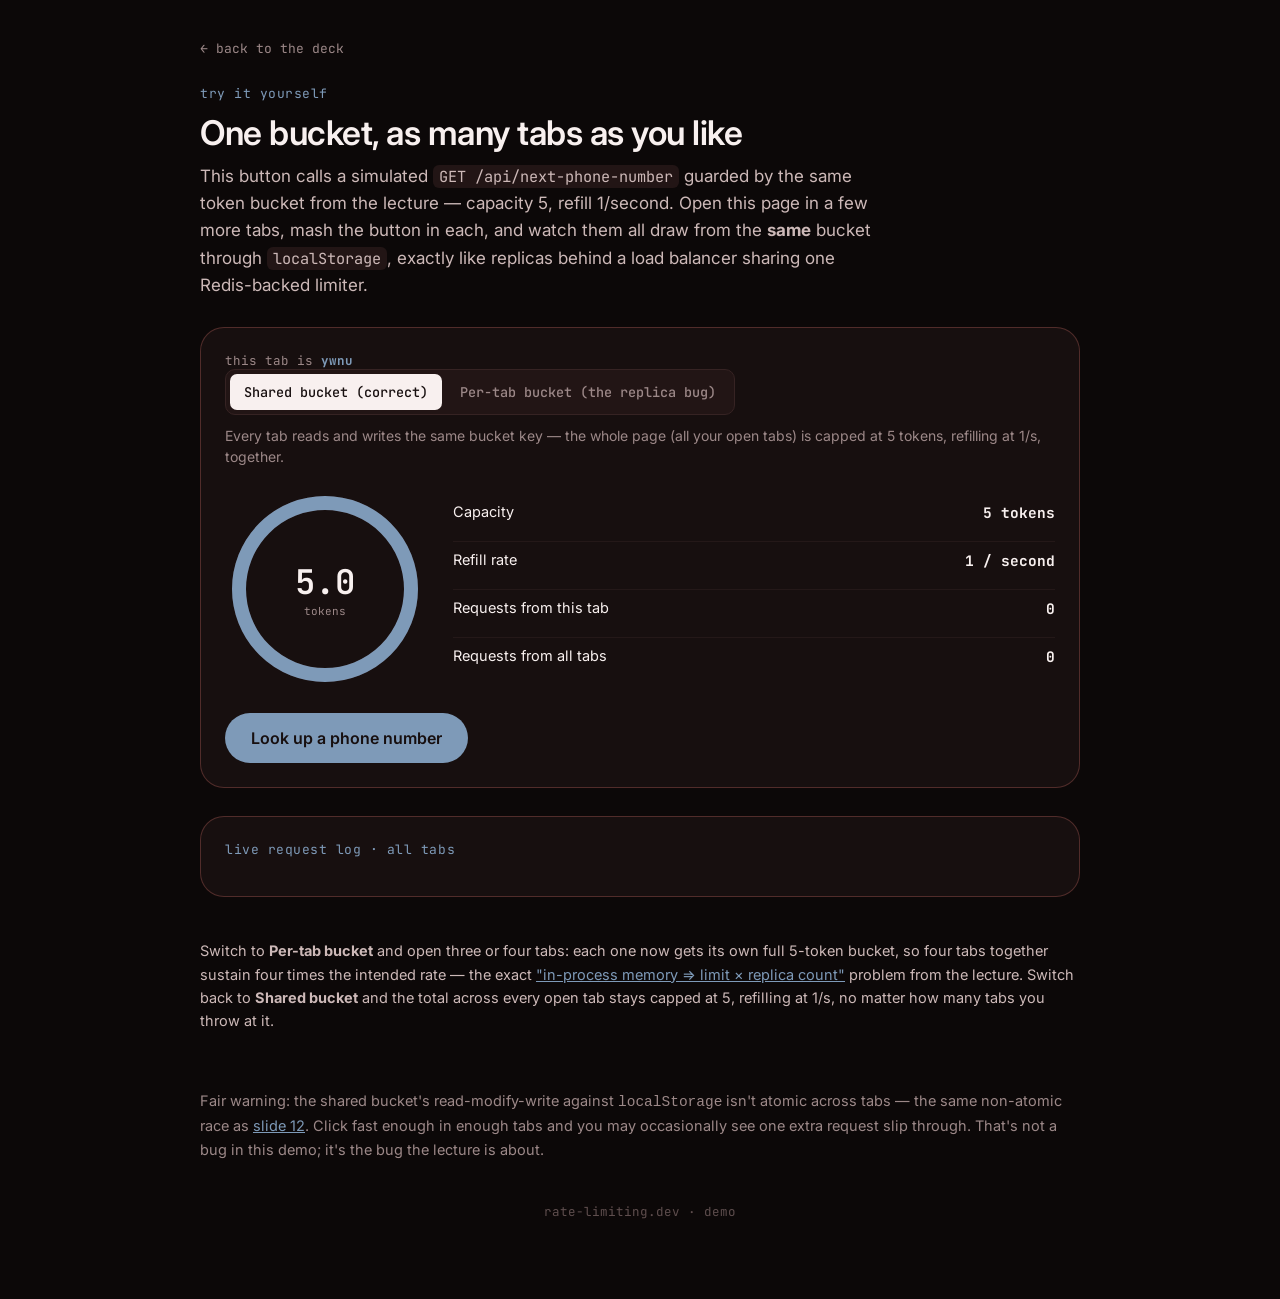
==== demo.html @ eb0ad830 "feat: live Archify diagrams, hands-on multi-tab demo, entrance stagger Reduce the deck-wide monotony" ====
<!doctype html>
<html lang="en">
<head>
<meta charset="utf-8" />
<meta name="viewport" content="width=device-width, initial-scale=1" />
<title>Rate Limit Demo</title>
<meta name="description" content="Open this page in several tabs and hammer the button — they all share one token bucket through localStorage, just like replicas behind a load balancer share one Redis-backed limiter." />
<link rel="icon" href="data:image/svg+xml,%3Csvg xmlns='http://www.w3.org/2000/svg' viewBox='0 0 24 24'%3E%3Ccircle cx='12' cy='12' r='11' fill='%230a0b0d'/%3E%3Cpath d='M12 6v6l4 2' stroke='%23e5484d' stroke-width='2' fill='none' stroke-linecap='round'/%3E%3C/svg%3E" />
<link rel="preconnect" href="https://fonts.googleapis.com" />
<link rel="preconnect" href="https://fonts.gstatic.com" crossorigin />
<link href="https://fonts.googleapis.com/css2?family=Inter:wght@400;500;600;700&family=JetBrains+Mono:wght@400;500;600&display=swap" rel="stylesheet" />
<style>
:root {
  --paper: #0c0808; --ink: #f8f0ef; --body: #cdb9b8; --muted: #9c8888; --muted-soft: #5f4e4e;
  --hairline: #362323; --hairline-soft: #241818; --surface: #170f0f; --surface-alt: #221515;
  --accent: #c96b64; --accent-strong: #dd8e83; --accent2: #7e9ab8; --accent-wash: #2b1614;
  --panel-border: rgba(201, 107, 100, 0.32);
  --reject: #c98354; --reject-wash: #2a1c10; --allow: #6bab8b;
  --r-md: 12px; --r-xl: 24px; --r-pill: 100px;
  --sans: 'Inter', -apple-system, system-ui, sans-serif;
  --mono: 'JetBrains Mono', ui-monospace, Menlo, monospace;
  color-scheme: dark;
}
* { box-sizing: border-box; }
html, body { margin: 0; min-height: 100%; }
body {
  background: var(--paper); color: var(--ink); font-family: var(--sans);
  padding: 40px 24px 80px; -webkit-font-smoothing: antialiased;
}
a { color: var(--accent2); }
.wrap { max-width: 880px; margin: 0 auto; display: flex; flex-direction: column; gap: 28px; }
.back { font-family: var(--mono); font-size: 13px; color: var(--muted); text-decoration: none; }
.back:hover { color: var(--accent2); }
header { display: flex; flex-direction: column; gap: 10px; }
.eyebrow { font-family: var(--mono); font-size: 13px; color: var(--accent2); letter-spacing: 0.04em; }
h1 { margin: 0; font-size: 34px; font-weight: 600; letter-spacing: -0.5px; }
.lead { margin: 0; font-size: 17px; line-height: 1.6; color: var(--body); max-width: 62ch; }
.lead code { background: var(--surface-alt); padding: 1px 6px; border-radius: 6px; font-family: var(--mono); font-size: 0.9em; }

.panel {
  border: 1px solid var(--panel-border); border-radius: var(--r-xl); background: var(--surface);
  padding: 24px;
}
.tabid { font-family: var(--mono); font-size: 12.5px; color: var(--muted); }
.tabid b { color: var(--accent2); }

.seg { display: inline-flex; gap: 4px; padding: 4px; border: 1px solid var(--hairline); border-radius: 10px; background: var(--surface-alt); }
.seg button { font: 500 13.5px var(--mono); color: var(--muted); background: transparent; border: 0; border-radius: 7px; padding: 9px 14px; cursor: pointer; }
.seg button[aria-pressed="true"] { background: var(--ink); color: var(--surface); }
.mode-note { margin: 10px 0 0; font-size: 14px; line-height: 1.5; color: var(--muted); }

.gauge-row { display: grid; grid-template-columns: 200px 1fr; gap: 28px; align-items: center; margin-top: 22px; }
.gauge { position: relative; width: 200px; height: 200px; }
.gauge svg { width: 100%; height: 100%; }
.gauge .readout { position: absolute; inset: 0; display: flex; flex-direction: column; align-items: center; justify-content: center; }
.gauge .n { font-family: var(--mono); font-size: 34px; font-weight: 600; font-variant-numeric: tabular-nums; }
.gauge .u { font-family: var(--mono); font-size: 11px; color: var(--muted); }

.stat-list { display: flex; flex-direction: column; gap: 10px; }
.stat { display: flex; justify-content: space-between; font-size: 14.5px; padding: 9px 0; border-top: 1px solid var(--hairline-soft); }
.stat:first-child { border-top: 0; padding-top: 0; }
.stat b { font-family: var(--mono); font-variant-numeric: tabular-nums; color: var(--ink); }

.cta-row { display: flex; align-items: center; gap: 16px; margin-top: 24px; flex-wrap: wrap; }
button.hit {
  font: 600 16px var(--sans); color: var(--surface); background: var(--accent2);
  border: 0; border-radius: var(--r-pill); padding: 15px 26px; cursor: pointer;
  transition: transform 0.15s ease, background 0.15s ease;
}
button.hit:hover { background: var(--accent-strong); }
button.hit:active { transform: scale(0.97); }
button.hit:disabled { opacity: 0.5; cursor: not-allowed; }
.result { font-family: var(--mono); font-size: 14.5px; }
.result.ok { color: var(--allow); }
.result.blocked { color: var(--reject); }

.log { margin-top: 6px; max-height: 280px; overflow-y: auto; display: flex; flex-direction: column-reverse; gap: 1px; }
.log-row {
  display: grid; grid-template-columns: 84px 60px 1fr auto; gap: 12px; align-items: baseline;
  padding: 9px 4px; font-family: var(--mono); font-size: 13px; border-top: 1px solid var(--hairline-soft);
}
.log-row:last-child { border-top: 0; }
.log-row .t { color: var(--muted); }
.log-row .tab { color: var(--accent2); }
.log-row .msg { color: var(--body); overflow: hidden; text-overflow: ellipsis; white-space: nowrap; }
.log-row.blocked .msg { color: var(--reject); }
.log-row.ok .msg { color: var(--allow); }
.log-row .code { font-weight: 600; }

.tie-back { font-size: 14.5px; line-height: 1.6; color: var(--body); }
.tie-back a { text-decoration: underline; }
footer { font-family: var(--mono); font-size: 12.5px; color: var(--muted-soft); text-align: center; }
</style>
</head>
<body>
<div class="wrap">
  <a class="back" href="index.html">← back to the deck</a>

  <header>
    <div class="eyebrow">try it yourself</div>
    <h1>One bucket, as many tabs as you like</h1>
    <p class="lead">
      This button calls a simulated <code>GET /api/next-phone-number</code> guarded by the same
      token bucket from the lecture — capacity 5, refill 1/second. Open this page in a few more
      tabs, mash the button in each, and watch them all draw from the <b>same</b> bucket through
      <code>localStorage</code>, exactly like replicas behind a load balancer sharing one
      Redis-backed limiter.
    </p>
  </header>

  <section class="panel">
    <div class="tabid">this tab is <b id="tab-id">…</b></div>

    <div class="seg" id="mode-seg" role="group" aria-label="Bucket scope">
      <button data-mode="shared" aria-pressed="true">Shared bucket (correct)</button>
      <button data-mode="perTab">Per-tab bucket (the replica bug)</button>
    </div>
    <p class="mode-note" id="mode-note"></p>

    <div class="gauge-row">
      <div class="gauge">
        <svg viewBox="0 0 200 200">
          <circle cx="100" cy="100" r="86" fill="none" stroke="var(--hairline)" stroke-width="14" />
          <circle id="gauge-arc" cx="100" cy="100" r="86" fill="none" stroke="var(--accent2)" stroke-width="14"
            stroke-linecap="round" transform="rotate(-90 100 100)" />
        </svg>
        <div class="readout">
          <div class="n" id="gauge-n">5.0</div>
          <div class="u">tokens</div>
        </div>
      </div>
      <div class="stat-list">
        <div class="stat"><span>Capacity</span><b>5 tokens</b></div>
        <div class="stat"><span>Refill rate</span><b>1 / second</b></div>
        <div class="stat"><span>Requests from this tab</span><b id="stat-mine">0</b></div>
        <div class="stat"><span>Requests from all tabs</span><b id="stat-all">0</b></div>
      </div>
    </div>

    <div class="cta-row">
      <button class="hit" id="hit">Look up a phone number</button>
      <span class="result" id="result"></span>
    </div>
  </section>

  <section class="panel">
    <div class="eyebrow" style="margin-bottom: 14px;">live request log · all tabs</div>
    <div class="log" id="log"></div>
  </section>

  <p class="tie-back">
    Switch to <b>Per-tab bucket</b> and open three or four tabs: each one now gets its own full
    5-token bucket, so four tabs together sustain four times the intended rate — the exact
    <a href="index.html#14.0">"in-process memory ⇒ limit × replica count"</a> problem from the
    lecture. Switch back to <b>Shared bucket</b> and the total across every open tab stays capped
    at 5, refilling at 1/s, no matter how many tabs you throw at it.
  </p>
  <p class="tie-back" style="color: var(--muted);">
    Fair warning: the shared bucket's read-modify-write against <code>localStorage</code> isn't
    atomic across tabs — the same non-atomic race as <a href="index.html#15.0">slide 12</a>. Click
    fast enough in enough tabs and you may occasionally see one extra request slip through. That's
    not a bug in this demo; it's the bug the lecture is about.
  </p>

  <footer>rate-limiting.dev · demo</footer>
</div>

<script>
(() => {
  const CAPACITY = 5, REFILL_PER_SEC = 1;
  const SHARED_KEY = 'rl-demo-bucket-shared';
  const SHARED_LOG_KEY = 'rl-demo-log-shared';
  const SHARED_COUNT_KEY = 'rl-demo-count-shared';
  const LOG_MAX = 40;

  const tabId = (() => {
    let id = sessionStorage.getItem('rl-demo-tab-id');
    if (!id) {
      id = Math.random().toString(36).slice(2, 6);
      sessionStorage.setItem('rl-demo-tab-id', id);
    }
    return id;
  })();
  document.getElementById('tab-id').textContent = tabId;

  let mode = 'shared';
  let mineCount = 0;

  const bucketKey = () => (mode === 'shared' ? SHARED_KEY : `rl-demo-bucket-tab-${tabId}`);

  function loadBucket() {
    try {
      const raw = localStorage.getItem(bucketKey());
      if (raw) return JSON.parse(raw);
    } catch {}
    return { tokens: CAPACITY, ts: Date.now() };
  }
  function saveBucket(b) {
    try { localStorage.setItem(bucketKey(), JSON.stringify(b)); } catch {}
  }
  function refill(b) {
    const now = Date.now();
    const elapsed = (now - b.ts) / 1000;
    b.tokens = Math.min(CAPACITY, b.tokens + elapsed * REFILL_PER_SEC);
    b.ts = now;
    return b;
  }

  function appendLog(entry) {
    let log = [];
    try { log = JSON.parse(localStorage.getItem(SHARED_LOG_KEY) || '[]'); } catch {}
    log.push(entry);
    if (log.length > LOG_MAX) log = log.slice(-LOG_MAX);
    try { localStorage.setItem(SHARED_LOG_KEY, JSON.stringify(log)); } catch {}
    renderLog(log);
  }
  function renderLog(log) {
    const el = document.getElementById('log');
    el.innerHTML = log.map((e) => `
      <div class="log-row ${e.ok ? 'ok' : 'blocked'}">
        <span class="t">${e.time}</span>
        <span class="tab">tab ${e.tab}</span>
        <span class="msg">${e.ok ? e.number : 'blocked — retry in ' + e.wait + 'ms'}</span>
        <span class="code">${e.ok ? '200' : '429'}</span>
      </div>`).join('');
  }
  function loadLog() {
    try { renderLog(JSON.parse(localStorage.getItem(SHARED_LOG_KEY) || '[]')); } catch { renderLog([]); }
  }

  function bumpAllCount() {
    let n = Number(localStorage.getItem(SHARED_COUNT_KEY) || 0) + 1;
    try { localStorage.setItem(SHARED_COUNT_KEY, String(n)); } catch {}
    return n;
  }
  function readAllCount() {
    return Number(localStorage.getItem(SHARED_COUNT_KEY) || 0);
  }

  function fakeNumber() {
    const area = 200 + Math.floor(Math.random() * 800);
    const mid = 100 + Math.floor(Math.random() * 900);
    const last = 1000 + Math.floor(Math.random() * 9000);
    return `+1 (${area}) ${mid}-${last}`;
  }

  function hit() {
    const b = refill(loadBucket());
    const now = new Date().toLocaleTimeString('en-US', { hour12: false });
    const resultEl = document.getElementById('result');
    if (b.tokens >= 1) {
      b.tokens -= 1;
      saveBucket(b);
      mineCount++;
      const all = bumpAllCount();
      document.getElementById('stat-mine').textContent = mineCount;
      document.getElementById('stat-all').textContent = all;
      const number = fakeNumber();
      resultEl.className = 'result ok';
      resultEl.textContent = `200 OK — ${number}`;
      appendLog({ time: now, tab: tabId, ok: true, number });
    } else {
      const deficit = 1 - b.tokens;
      const waitMs = Math.max(1, Math.round((deficit / REFILL_PER_SEC) * 1000));
      saveBucket(b);
      resultEl.className = 'result blocked';
      resultEl.textContent = `429 Too Many Requests — Retry-After ${waitMs}ms`;
      appendLog({ time: now, tab: tabId, ok: false, wait: waitMs });
    }
    renderGauge();
  }

  function renderGauge() {
    const b = refill(loadBucket());
    saveBucket(b);
    const pct = b.tokens / CAPACITY;
    const circumference = 2 * Math.PI * 86;
    const arc = document.getElementById('gauge-arc');
    arc.setAttribute('stroke-dasharray', `${circumference * pct} ${circumference}`);
    arc.setAttribute('stroke', pct > 0.3 ? 'var(--accent2)' : 'var(--reject)');
    document.getElementById('gauge-n').textContent = b.tokens.toFixed(1);
    document.getElementById('stat-all').textContent = readAllCount();
  }

  const modeSeg = document.getElementById('mode-seg');
  const modeNote = document.getElementById('mode-note');
  const notes = {
    shared: 'Every tab reads and writes the same bucket key — the whole page (all your open tabs) is capped at 5 tokens, refilling at 1/s, together.',
    perTab: 'Each tab keeps its own bucket key, as if it were its own server process with an in-memory counter — open N tabs and you effectively get N × 5 tokens.',
  };
  modeSeg.addEventListener('click', (e) => {
    const btn = e.target.closest('button');
    if (!btn) return;
    mode = btn.dataset.mode;
    modeSeg.querySelectorAll('button').forEach((b) => b.setAttribute('aria-pressed', String(b === btn)));
    modeNote.textContent = notes[mode];
    document.getElementById('result').textContent = '';
    renderGauge();
  });
  modeNote.textContent = notes.shared;

  document.getElementById('hit').addEventListener('click', hit);

  window.addEventListener('storage', (e) => {
    if (e.key === SHARED_LOG_KEY) loadLog();
    if (e.key === SHARED_COUNT_KEY) document.getElementById('stat-all').textContent = readAllCount();
    if (e.key === bucketKey()) renderGauge();
  });

  loadLog();
  renderGauge();
  document.getElementById('stat-all').textContent = readAllCount();
  setInterval(renderGauge, 200);
})();
</script>
</body>
</html>
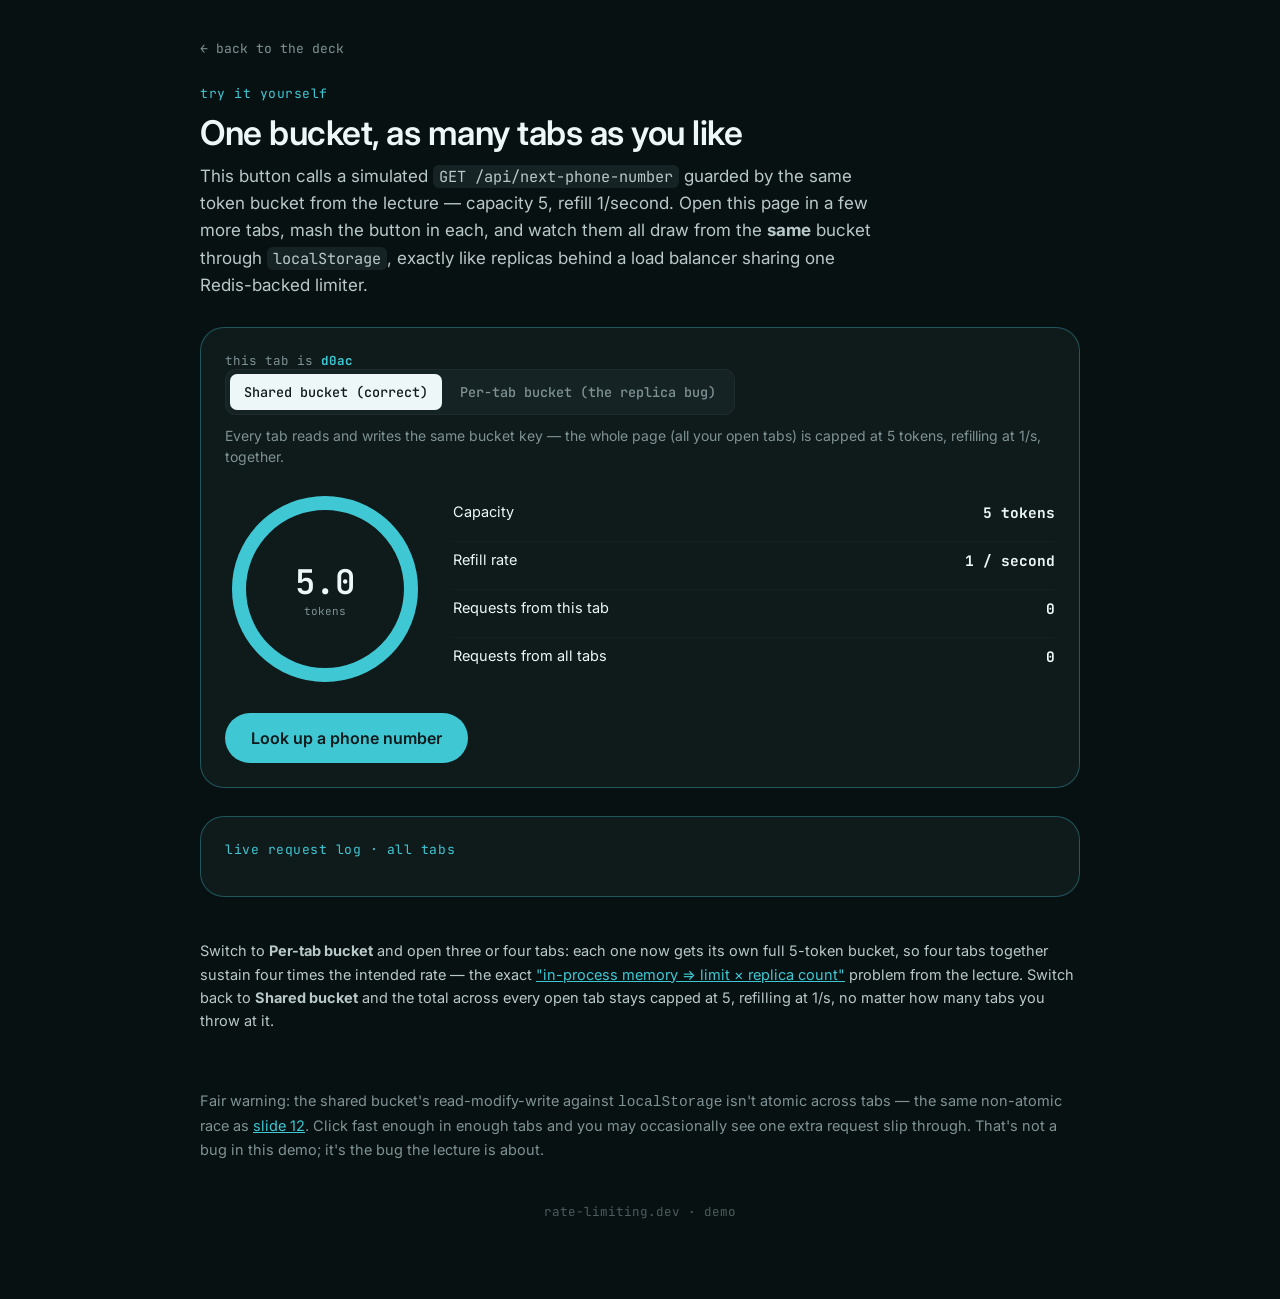
==== commit e127b6ae: "restyle: single console teal accent, drop the red duotone The red/soft-blue pairing read poorly. Rep" ====
--- a/demo.html
+++ b/demo.html
@@ -5,17 +5,17 @@
 <meta name="viewport" content="width=device-width, initial-scale=1" />
 <title>Rate Limit Demo</title>
 <meta name="description" content="Open this page in several tabs and hammer the button — they all share one token bucket through localStorage, just like replicas behind a load balancer share one Redis-backed limiter." />
-<link rel="icon" href="data:image/svg+xml,%3Csvg xmlns='http://www.w3.org/2000/svg' viewBox='0 0 24 24'%3E%3Ccircle cx='12' cy='12' r='11' fill='%230a0b0d'/%3E%3Cpath d='M12 6v6l4 2' stroke='%23e5484d' stroke-width='2' fill='none' stroke-linecap='round'/%3E%3C/svg%3E" />
+<link rel="icon" href="data:image/svg+xml,%3Csvg xmlns='http://www.w3.org/2000/svg' viewBox='0 0 24 24'%3E%3Ccircle cx='12' cy='12' r='11' fill='%23081112'/%3E%3Cpath d='M12 6v6l4 2' stroke='%233fc7d4' stroke-width='2' fill='none' stroke-linecap='round'/%3E%3C/svg%3E" />
 <link rel="preconnect" href="https://fonts.googleapis.com" />
 <link rel="preconnect" href="https://fonts.gstatic.com" crossorigin />
 <link href="https://fonts.googleapis.com/css2?family=Inter:wght@400;500;600;700&family=JetBrains+Mono:wght@400;500;600&display=swap" rel="stylesheet" />
 <style>
 :root {
-  --paper: #0c0808; --ink: #f8f0ef; --body: #cdb9b8; --muted: #9c8888; --muted-soft: #5f4e4e;
-  --hairline: #362323; --hairline-soft: #241818; --surface: #170f0f; --surface-alt: #221515;
-  --accent: #c96b64; --accent-strong: #dd8e83; --accent2: #7e9ab8; --accent-wash: #2b1614;
-  --panel-border: rgba(201, 107, 100, 0.32);
-  --reject: #c98354; --reject-wash: #2a1c10; --allow: #6bab8b;
+  --paper: #081112; --ink: #eef7f8; --body: #b9c8c9; --muted: #7f9294; --muted-soft: #4c5c5e;
+  --hairline: #1e2c2d; --hairline-soft: #141f20; --surface: #0f1a1b; --surface-alt: #162324;
+  --accent: #3fc7d4; --accent-strong: #83e2ea; --accent2: #1e8f99; --accent-wash: #0f2c30;
+  --panel-border: rgba(63, 199, 212, 0.35);
+  --reject: #e0a542; --reject-wash: #2c2211; --allow: #5fcf9e;
   --r-md: 12px; --r-xl: 24px; --r-pill: 100px;
   --sans: 'Inter', -apple-system, system-ui, sans-serif;
   --mono: 'JetBrains Mono', ui-monospace, Menlo, monospace;
@@ -27,12 +27,12 @@
   background: var(--paper); color: var(--ink); font-family: var(--sans);
   padding: 40px 24px 80px; -webkit-font-smoothing: antialiased;
 }
-a { color: var(--accent2); }
+a { color: var(--accent); }
 .wrap { max-width: 880px; margin: 0 auto; display: flex; flex-direction: column; gap: 28px; }
 .back { font-family: var(--mono); font-size: 13px; color: var(--muted); text-decoration: none; }
-.back:hover { color: var(--accent2); }
+.back:hover { color: var(--accent); }
 header { display: flex; flex-direction: column; gap: 10px; }
-.eyebrow { font-family: var(--mono); font-size: 13px; color: var(--accent2); letter-spacing: 0.04em; }
+.eyebrow { font-family: var(--mono); font-size: 13px; color: var(--accent); letter-spacing: 0.04em; }
 h1 { margin: 0; font-size: 34px; font-weight: 600; letter-spacing: -0.5px; }
 .lead { margin: 0; font-size: 17px; line-height: 1.6; color: var(--body); max-width: 62ch; }
 .lead code { background: var(--surface-alt); padding: 1px 6px; border-radius: 6px; font-family: var(--mono); font-size: 0.9em; }
@@ -42,7 +42,7 @@
   padding: 24px;
 }
 .tabid { font-family: var(--mono); font-size: 12.5px; color: var(--muted); }
-.tabid b { color: var(--accent2); }
+.tabid b { color: var(--accent); }
 
 .seg { display: inline-flex; gap: 4px; padding: 4px; border: 1px solid var(--hairline); border-radius: 10px; background: var(--surface-alt); }
 .seg button { font: 500 13.5px var(--mono); color: var(--muted); background: transparent; border: 0; border-radius: 7px; padding: 9px 14px; cursor: pointer; }
@@ -63,7 +63,7 @@
 
 .cta-row { display: flex; align-items: center; gap: 16px; margin-top: 24px; flex-wrap: wrap; }
 button.hit {
-  font: 600 16px var(--sans); color: var(--surface); background: var(--accent2);
+  font: 600 16px var(--sans); color: var(--surface); background: var(--accent);
   border: 0; border-radius: var(--r-pill); padding: 15px 26px; cursor: pointer;
   transition: transform 0.15s ease, background 0.15s ease;
 }
@@ -81,7 +81,7 @@
 }
 .log-row:last-child { border-top: 0; }
 .log-row .t { color: var(--muted); }
-.log-row .tab { color: var(--accent2); }
+.log-row .tab { color: var(--accent); }
 .log-row .msg { color: var(--body); overflow: hidden; text-overflow: ellipsis; white-space: nowrap; }
 .log-row.blocked .msg { color: var(--reject); }
 .log-row.ok .msg { color: var(--allow); }
@@ -121,7 +121,7 @@
       <div class="gauge">
         <svg viewBox="0 0 200 200">
           <circle cx="100" cy="100" r="86" fill="none" stroke="var(--hairline)" stroke-width="14" />
-          <circle id="gauge-arc" cx="100" cy="100" r="86" fill="none" stroke="var(--accent2)" stroke-width="14"
+          <circle id="gauge-arc" cx="100" cy="100" r="86" fill="none" stroke="var(--accent)" stroke-width="14"
             stroke-linecap="round" transform="rotate(-90 100 100)" />
         </svg>
         <div class="readout">
@@ -277,7 +277,7 @@
     const circumference = 2 * Math.PI * 86;
     const arc = document.getElementById('gauge-arc');
     arc.setAttribute('stroke-dasharray', `${circumference * pct} ${circumference}`);
-    arc.setAttribute('stroke', pct > 0.3 ? 'var(--accent2)' : 'var(--reject)');
+    arc.setAttribute('stroke', pct > 0.3 ? 'var(--accent)' : 'var(--reject)');
     document.getElementById('gauge-n').textContent = b.tokens.toFixed(1);
     document.getElementById('stat-all').textContent = readAllCount();
   }
